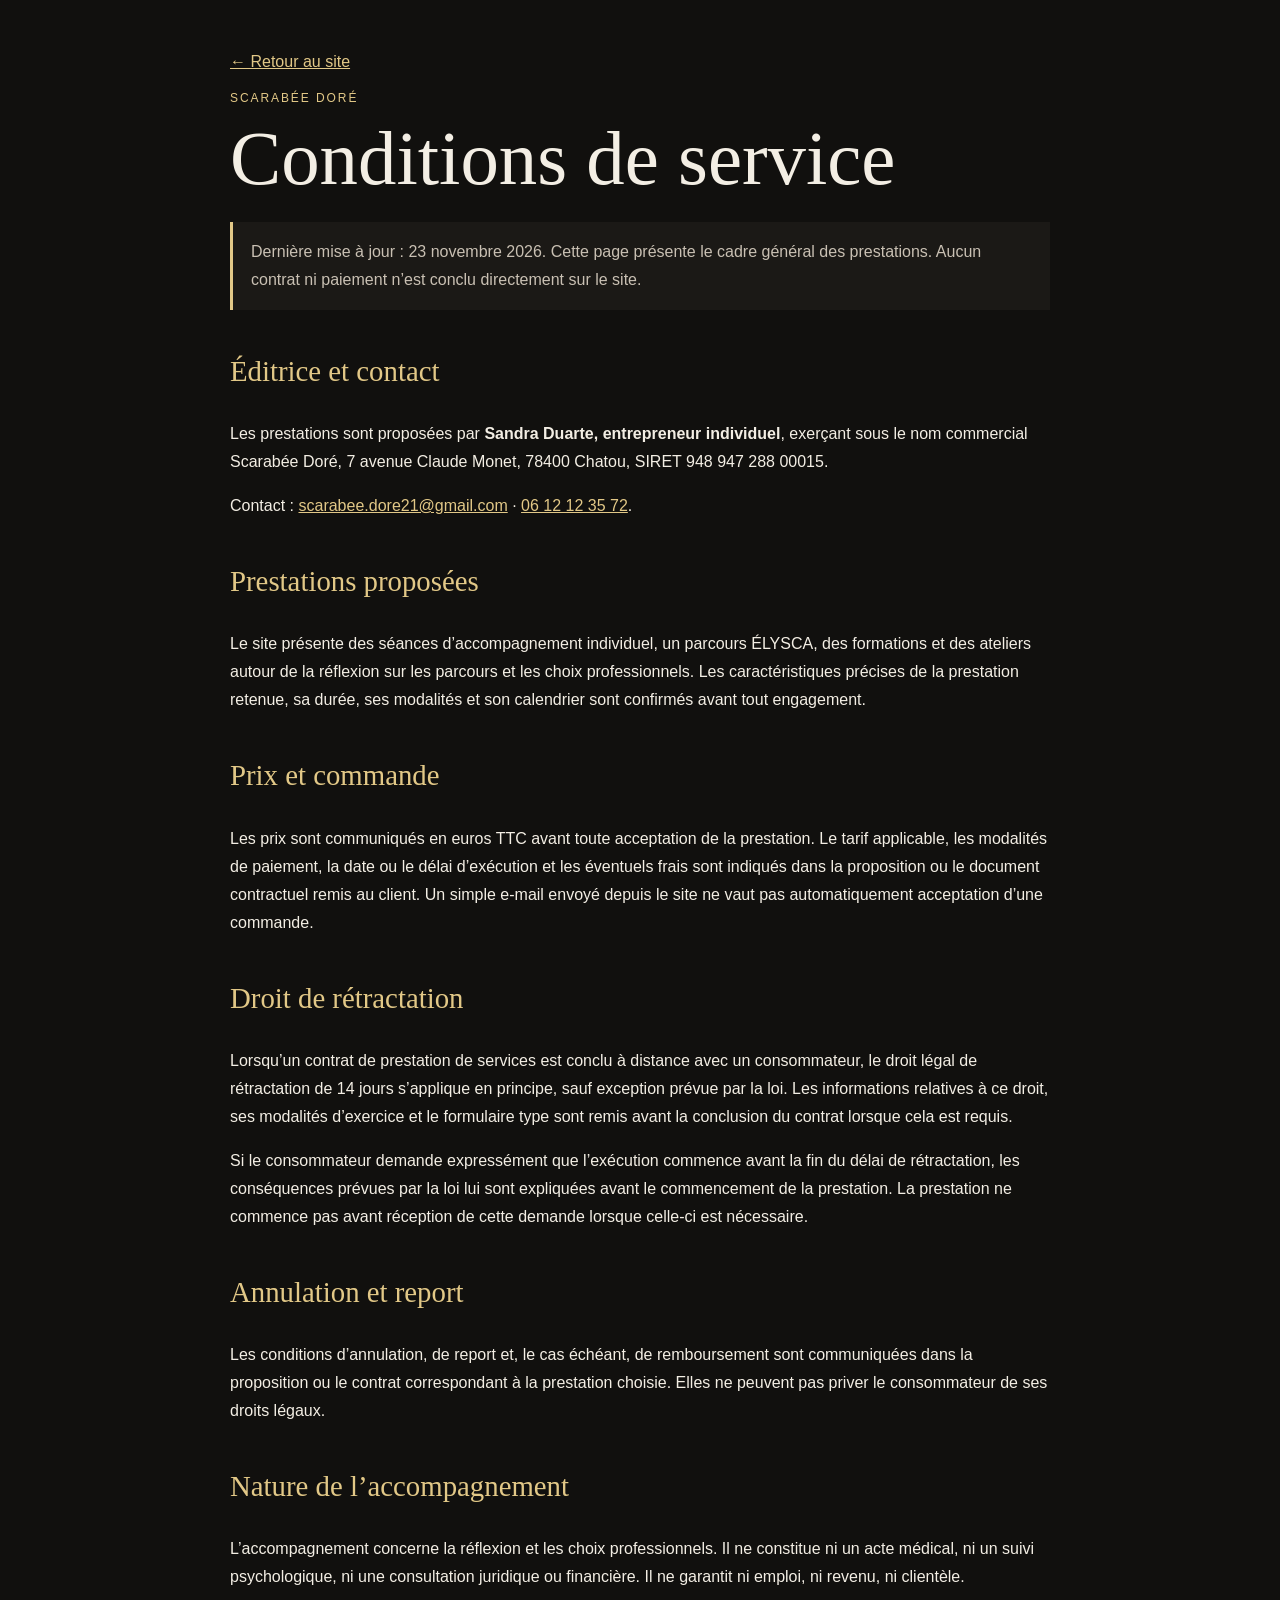
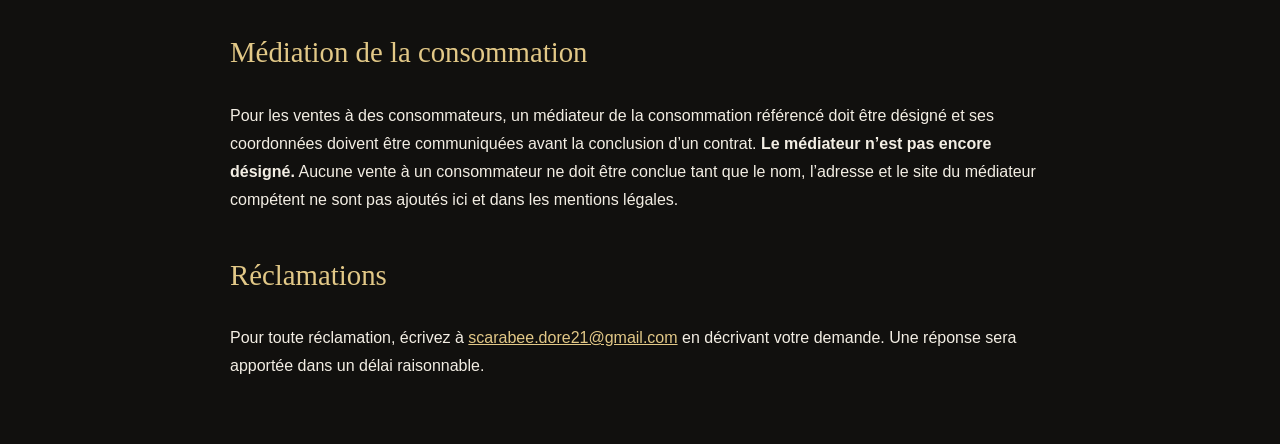
==== conditions.html @ 59e43d78 "Met à jour les informations légales et RGPD" ====
<!doctype html>
<html lang="fr">
<head>
  <meta charset="utf-8">
  <meta name="viewport" content="width=device-width,initial-scale=1">
  <meta name="theme-color" content="#11100e">
  <title>Conditions de service — Scarabée Doré</title>
  <link rel="icon" href="assets/scarabee-icon.png">
  <link rel="stylesheet" href="style-legal.css">
</head>
<body>
<main>
  <a href="index.html">← Retour au site</a>
  <p class="eyebrow">Scarabée Doré</p>
  <h1>Conditions de service</h1>
  <p class="notice">Dernière mise à jour : 23 novembre 2026. Cette page présente le cadre général des prestations. Aucun contrat ni paiement n’est conclu directement sur le site.</p>

  <h2>Éditrice et contact</h2>
  <p>Les prestations sont proposées par <strong>Sandra Duarte, entrepreneur individuel</strong>, exerçant sous le nom commercial Scarabée Doré, 7 avenue Claude Monet, 78400 Chatou, SIRET 948 947 288 00015.</p>
  <p>Contact : <a href="mailto:scarabee.dore21@gmail.com">scarabee.dore21@gmail.com</a> · <a href="tel:+33612123572">06 12 12 35 72</a>.</p>

  <h2>Prestations proposées</h2>
  <p>Le site présente des séances d’accompagnement individuel, un parcours ÉLYSCA, des formations et des ateliers autour de la réflexion sur les parcours et les choix professionnels. Les caractéristiques précises de la prestation retenue, sa durée, ses modalités et son calendrier sont confirmés avant tout engagement.</p>

  <h2>Prix et commande</h2>
  <p>Les prix sont communiqués en euros TTC avant toute acceptation de la prestation. Le tarif applicable, les modalités de paiement, la date ou le délai d’exécution et les éventuels frais sont indiqués dans la proposition ou le document contractuel remis au client. Un simple e-mail envoyé depuis le site ne vaut pas automatiquement acceptation d’une commande.</p>

  <h2>Droit de rétractation</h2>
  <p>Lorsqu’un contrat de prestation de services est conclu à distance avec un consommateur, le droit légal de rétractation de 14 jours s’applique en principe, sauf exception prévue par la loi. Les informations relatives à ce droit, ses modalités d’exercice et le formulaire type sont remis avant la conclusion du contrat lorsque cela est requis.</p>
  <p>Si le consommateur demande expressément que l’exécution commence avant la fin du délai de rétractation, les conséquences prévues par la loi lui sont expliquées avant le commencement de la prestation. La prestation ne commence pas avant réception de cette demande lorsque celle-ci est nécessaire.</p>

  <h2>Annulation et report</h2>
  <p>Les conditions d’annulation, de report et, le cas échéant, de remboursement sont communiquées dans la proposition ou le contrat correspondant à la prestation choisie. Elles ne peuvent pas priver le consommateur de ses droits légaux.</p>

  <h2>Nature de l’accompagnement</h2>
  <p>L’accompagnement concerne la réflexion et les choix professionnels. Il ne constitue ni un acte médical, ni un suivi psychologique, ni une consultation juridique ou financière. Il ne garantit ni emploi, ni revenu, ni clientèle.</p>

  <h2>Médiation de la consommation</h2>
  <p>Pour les ventes à des consommateurs, un médiateur de la consommation référencé doit être désigné et ses coordonnées doivent être communiquées avant la conclusion d’un contrat. <strong>Le médiateur n’est pas encore désigné.</strong> Aucune vente à un consommateur ne doit être conclue tant que le nom, l’adresse et le site du médiateur compétent ne sont pas ajoutés ici et dans les mentions légales.</p>

  <h2>Réclamations</h2>
  <p>Pour toute réclamation, écrivez à <a href="mailto:scarabee.dore21@gmail.com">scarabee.dore21@gmail.com</a> en décrivant votre demande. Une réponse sera apportée dans un délai raisonnable.</p>
</main>
</body>
</html>
---- style-legal.css ----
:root{--ink:#11100e;--paper:#f3eee4;--gold:#e2c887;--muted:#c9c0b3}*{box-sizing:border-box}body{margin:0;background:var(--ink);color:var(--paper);font:16px/1.75 Manrope,Arial,sans-serif;padding:48px 20px}main{max-width:820px;margin:auto}a{color:var(--gold)}.eyebrow{color:var(--gold);letter-spacing:.16em;text-transform:uppercase;font-size:.75rem}h1,h2{font-family:Georgia,serif;font-weight:500}h1{font-size:clamp(2.8rem,8vw,4.8rem);line-height:1;margin:12px 0 24px}h2{font-size:1.8rem;color:var(--gold);margin-top:36px}li{margin:8px 0}.notice{border-left:3px solid var(--gold);padding:16px 18px;background:#1b1916;color:var(--muted)}
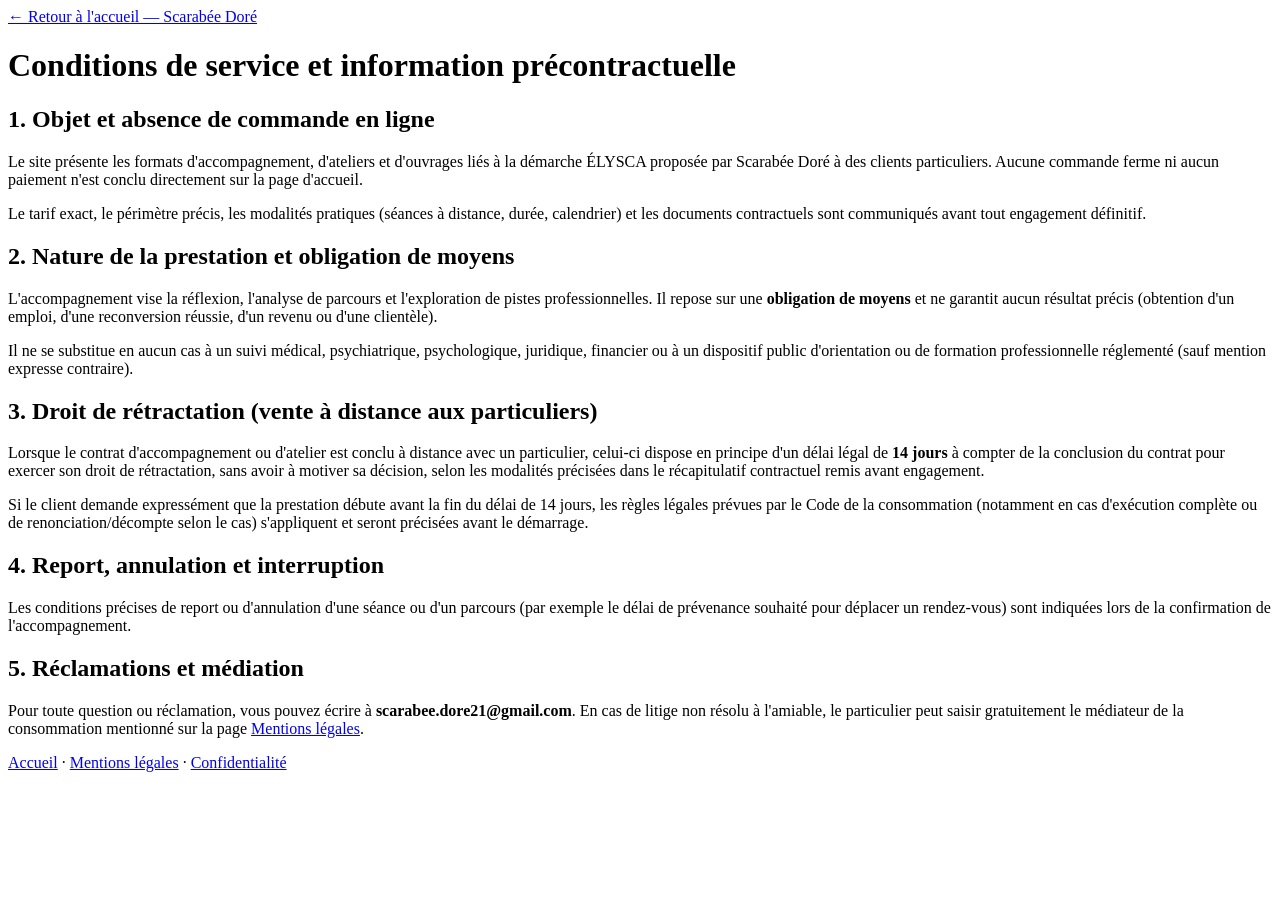
==== commit e0065591: "Update conditions of service page" ====
--- a/conditions.html
+++ b/conditions.html
@@ -1,45 +1,50 @@
-<!doctype html>
+<!DOCTYPE html>
 <html lang="fr">
 <head>
   <meta charset="utf-8">
-  <meta name="viewport" content="width=device-width,initial-scale=1">
-  <meta name="theme-color" content="#11100e">
+  <meta name="viewport" content="width=device-width, initial-scale=1">
   <title>Conditions de service — Scarabée Doré</title>
-  <link rel="icon" href="assets/scarabee-icon.png">
-  <link rel="stylesheet" href="style-legal.css">
+  <link href="assets/scarabee-icon.png" rel="icon" type="image/png">
 </head>
 <body>
-<main>
-  <a href="index.html">← Retour au site</a>
-  <p class="eyebrow">Scarabée Doré</p>
-  <h1>Conditions de service</h1>
-  <p class="notice">Dernière mise à jour : 23 novembre 2026. Cette page présente le cadre général des prestations. Aucun contrat ni paiement n’est conclu directement sur le site.</p>
+  <header>
+    <a href="index.html">← Retour à l'accueil — Scarabée Doré</a>
+  </header>
 
-  <h2>Éditrice et contact</h2>
-  <p>Les prestations sont proposées par <strong>Sandra Duarte, entrepreneur individuel</strong>, exerçant sous le nom commercial Scarabée Doré, 7 avenue Claude Monet, 78400 Chatou, SIRET 948 947 288 00015.</p>
-  <p>Contact : <a href="mailto:scarabee.dore21@gmail.com">scarabee.dore21@gmail.com</a> · <a href="tel:+33612123572">06 12 12 35 72</a>.</p>
+  <main>
+    <h1>Conditions de service et information précontractuelle</h1>
 
-  <h2>Prestations proposées</h2>
-  <p>Le site présente des séances d’accompagnement individuel, un parcours ÉLYSCA, des formations et des ateliers autour de la réflexion sur les parcours et les choix professionnels. Les caractéristiques précises de la prestation retenue, sa durée, ses modalités et son calendrier sont confirmés avant tout engagement.</p>
+    <section>
+      <h2>1. Objet et absence de commande en ligne</h2>
+      <p>Le site présente les formats d'accompagnement, d'ateliers et d'ouvrages liés à la démarche ÉLYSCA proposée par Scarabée Doré à des clients particuliers. Aucune commande ferme ni aucun paiement n'est conclu directement sur la page d'accueil.</p>
+      <p>Le tarif exact, le périmètre précis, les modalités pratiques (séances à distance, durée, calendrier) et les documents contractuels sont communiqués avant tout engagement définitif.</p>
+    </section>
 
-  <h2>Prix et commande</h2>
-  <p>Les prix sont communiqués en euros TTC avant toute acceptation de la prestation. Le tarif applicable, les modalités de paiement, la date ou le délai d’exécution et les éventuels frais sont indiqués dans la proposition ou le document contractuel remis au client. Un simple e-mail envoyé depuis le site ne vaut pas automatiquement acceptation d’une commande.</p>
+    <section>
+      <h2>2. Nature de la prestation et obligation de moyens</h2>
+      <p>L'accompagnement vise la réflexion, l'analyse de parcours et l'exploration de pistes professionnelles. Il repose sur une <strong>obligation de moyens</strong> et ne garantit aucun résultat précis (obtention d'un emploi, d'une reconversion réussie, d'un revenu ou d'une clientèle).</p>
+      <p>Il ne se substitue en aucun cas à un suivi médical, psychiatrique, psychologique, juridique, financier ou à un dispositif public d'orientation ou de formation professionnelle réglementé (sauf mention expresse contraire).</p>
+    </section>
 
-  <h2>Droit de rétractation</h2>
-  <p>Lorsqu’un contrat de prestation de services est conclu à distance avec un consommateur, le droit légal de rétractation de 14 jours s’applique en principe, sauf exception prévue par la loi. Les informations relatives à ce droit, ses modalités d’exercice et le formulaire type sont remis avant la conclusion du contrat lorsque cela est requis.</p>
-  <p>Si le consommateur demande expressément que l’exécution commence avant la fin du délai de rétractation, les conséquences prévues par la loi lui sont expliquées avant le commencement de la prestation. La prestation ne commence pas avant réception de cette demande lorsque celle-ci est nécessaire.</p>
+    <section>
+      <h2>3. Droit de rétractation (vente à distance aux particuliers)</h2>
+      <p>Lorsque le contrat d'accompagnement ou d'atelier est conclu à distance avec un particulier, celui-ci dispose en principe d'un délai légal de <strong>14 jours</strong> à compter de la conclusion du contrat pour exercer son droit de rétractation, sans avoir à motiver sa décision, selon les modalités précisées dans le récapitulatif contractuel remis avant engagement.</p>
+      <p>Si le client demande expressément que la prestation débute avant la fin du délai de 14 jours, les règles légales prévues par le Code de la consommation (notamment en cas d'exécution complète ou de renonciation/décompte selon le cas) s'appliquent et seront précisées avant le démarrage.</p>
+    </section>
 
-  <h2>Annulation et report</h2>
-  <p>Les conditions d’annulation, de report et, le cas échéant, de remboursement sont communiquées dans la proposition ou le contrat correspondant à la prestation choisie. Elles ne peuvent pas priver le consommateur de ses droits légaux.</p>
+    <section>
+      <h2>4. Report, annulation et interruption</h2>
+      <p>Les conditions précises de report ou d'annulation d'une séance ou d'un parcours (par exemple le délai de prévenance souhaité pour déplacer un rendez-vous) sont indiquées lors de la confirmation de l'accompagnement.</p>
+    </section>
 
-  <h2>Nature de l’accompagnement</h2>
-  <p>L’accompagnement concerne la réflexion et les choix professionnels. Il ne constitue ni un acte médical, ni un suivi psychologique, ni une consultation juridique ou financière. Il ne garantit ni emploi, ni revenu, ni clientèle.</p>
+    <section>
+      <h2>5. Réclamations et médiation</h2>
+      <p>Pour toute question ou réclamation, vous pouvez écrire à <strong>scarabee.dore21@gmail.com</strong>. En cas de litige non résolu à l'amiable, le particulier peut saisir gratuitement le médiateur de la consommation mentionné sur la page <a href="mentions-legales.html">Mentions légales</a>.</p>
+    </section>
+  </main>
 
-  <h2>Médiation de la consommation</h2>
-  <p>Pour les ventes à des consommateurs, un médiateur de la consommation référencé doit être désigné et ses coordonnées doivent être communiquées avant la conclusion d’un contrat. <strong>Le médiateur n’est pas encore désigné.</strong> Aucune vente à un consommateur ne doit être conclue tant que le nom, l’adresse et le site du médiateur compétent ne sont pas ajoutés ici et dans les mentions légales.</p>
-
-  <h2>Réclamations</h2>
-  <p>Pour toute réclamation, écrivez à <a href="mailto:scarabee.dore21@gmail.com">scarabee.dore21@gmail.com</a> en décrivant votre demande. Une réponse sera apportée dans un délai raisonnable.</p>
-</main>
+  <footer>
+    <p><a href="index.html">Accueil</a> · <a href="mentions-legales.html">Mentions légales</a> · <a href="confidentialite.html">Confidentialité</a></p>
+  </footer>
 </body>
-</html>
+</html>
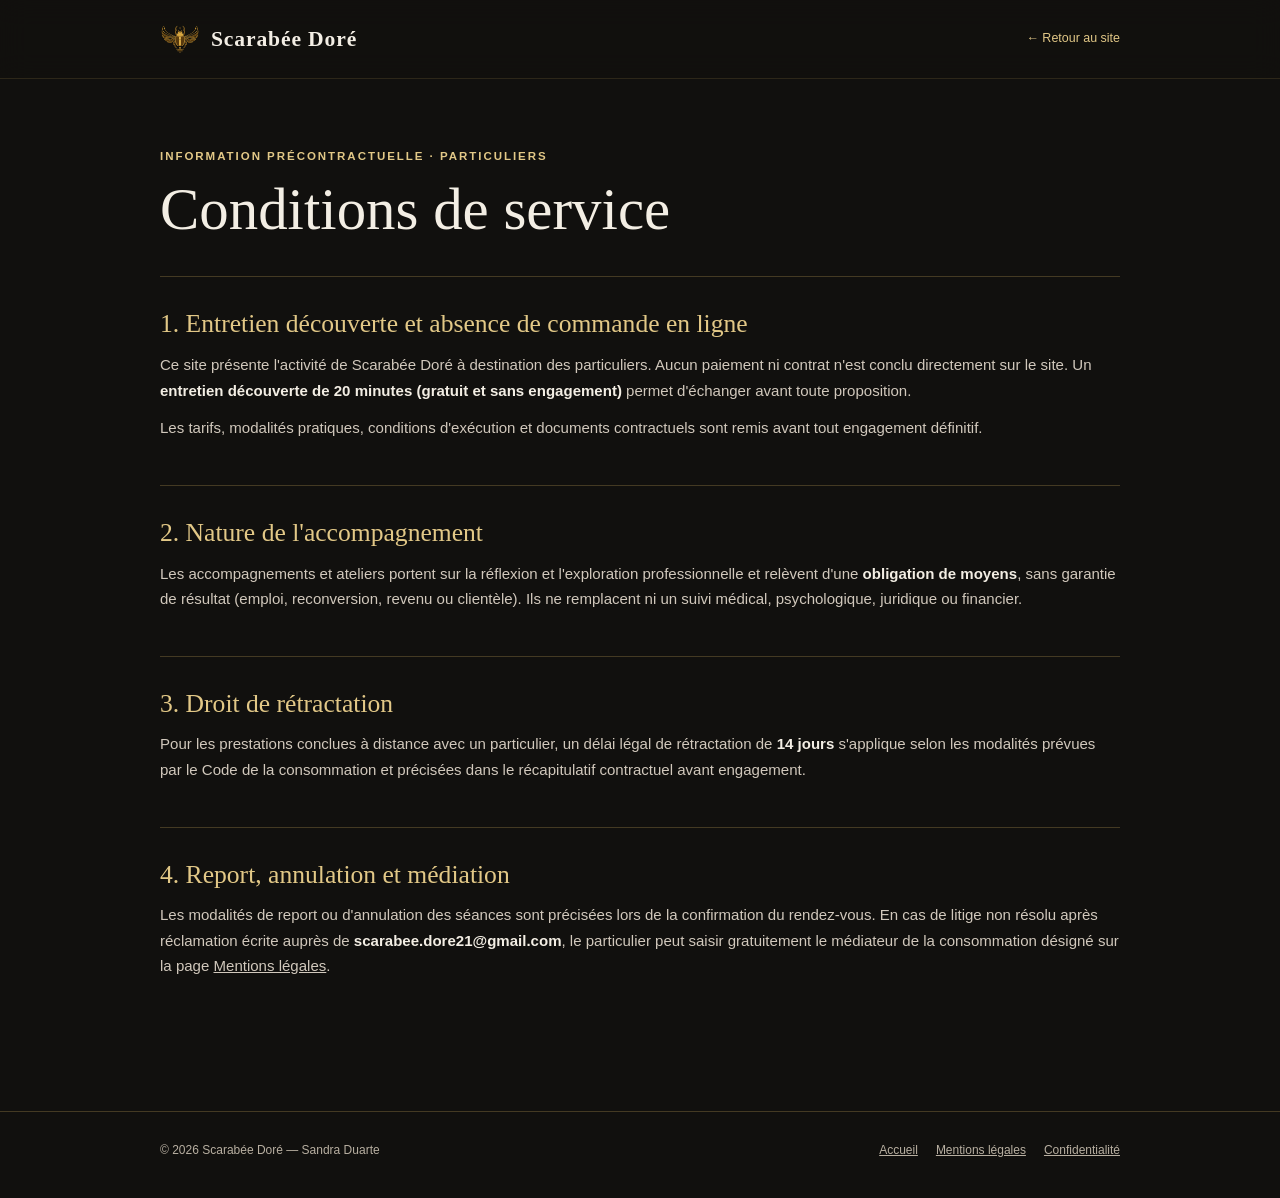
==== commit 3c376e99: "Update conditions de service page" ====
--- a/conditions.html
+++ b/conditions.html
@@ -1,50 +1,62 @@
-<!DOCTYPE html>
+<!doctype html>
 <html lang="fr">
 <head>
   <meta charset="utf-8">
   <meta name="viewport" content="width=device-width, initial-scale=1">
+  <meta name="theme-color" content="#11100e">
   <title>Conditions de service — Scarabée Doré</title>
-  <link href="assets/scarabee-icon.png" rel="icon" type="image/png">
+  <link rel="icon" type="image/png" href="assets/scarabee-icon.png">
+  <style>
+    :root{--ink:#11100e;--ink2:#1b1916;--paper:#f3eee4;--gold:#c9a45a;--gold2:#e2c887;--muted:#b8afa1;--line:rgba(201,164,90,.28);--serif:Georgia,'Times New Roman',serif;--sans:Arial,Helvetica,sans-serif}
+    *{box-sizing:border-box}body{margin:0;background:var(--ink);color:var(--paper);font-family:var(--sans);line-height:1.7}a{color:inherit}.shell{width:min(960px,calc(100% - 44px));margin:auto}.eyebrow{color:var(--gold2);font-size:.72rem;letter-spacing:.17em;text-transform:uppercase;font-weight:700}
+    header{position:sticky;top:0;z-index:50;background:rgba(17,16,14,.94);backdrop-filter:blur(14px);border-bottom:1px solid rgba(201,164,90,.16)}.nav{min-height:78px;display:flex;align-items:center;justify-content:space-between;gap:20px}.brand{display:flex;align-items:center;gap:11px;text-decoration:none}.brand img{width:40px;height:40px;object-fit:contain}.brand strong{font:600 1.35rem var(--serif);letter-spacing:.04em}.back-link{font-size:.78rem;color:var(--gold2);text-decoration:none}.back-link:hover{text-decoration:underline}
+    main{padding:68px 0 88px}h1{font:500 clamp(2.4rem,4.6vw,3.8rem)/1.05 var(--serif);margin:12px 0 36px;color:var(--paper)}section{padding:32px 0;border-top:1px solid var(--line)}h2{font:500 1.6rem/1.2 var(--serif);color:var(--gold2);margin:0 0 12px}p{color:#d1c8bc;font-size:.94rem;margin:0 0 12px}strong{color:var(--paper)}
+    footer{border-top:1px solid var(--line);padding:28px 0 38px;color:var(--muted);font-size:.75rem}.footer-line{display:flex;justify-content:space-between;gap:18px;flex-wrap:wrap}.footer-links{display:flex;gap:18px;flex-wrap:wrap}.footer-links a{color:var(--muted)}
+  </style>
 </head>
 <body>
-  <header>
-    <a href="index.html">← Retour à l'accueil — Scarabée Doré</a>
-  </header>
-
-  <main>
-    <h1>Conditions de service et information précontractuelle</h1>
+<header>
+  <div class="shell nav">
+    <a class="brand" href="index.html"><img src="assets/scarabee-icon.png" alt=""><strong>Scarabée Doré</strong></a>
+    <a class="back-link" href="index.html">← Retour au site</a>
+  </div>
+</header>
+<main>
+  <div class="shell">
+    <div class="eyebrow">Information précontractuelle · Particuliers</div>
+    <h1>Conditions de service</h1>
 
     <section>
-      <h2>1. Objet et absence de commande en ligne</h2>
-      <p>Le site présente les formats d'accompagnement, d'ateliers et d'ouvrages liés à la démarche ÉLYSCA proposée par Scarabée Doré à des clients particuliers. Aucune commande ferme ni aucun paiement n'est conclu directement sur la page d'accueil.</p>
-      <p>Le tarif exact, le périmètre précis, les modalités pratiques (séances à distance, durée, calendrier) et les documents contractuels sont communiqués avant tout engagement définitif.</p>
+      <h2>1. Entretien découverte et absence de commande en ligne</h2>
+      <p>Ce site présente l'activité de Scarabée Doré à destination des particuliers. Aucun paiement ni contrat n'est conclu directement sur le site. Un <strong>entretien découverte de 20 minutes (gratuit et sans engagement)</strong> permet d'échanger avant toute proposition.</p>
+      <p>Les tarifs, modalités pratiques, conditions d'exécution et documents contractuels sont remis avant tout engagement définitif.</p>
     </section>
 
     <section>
-      <h2>2. Nature de la prestation et obligation de moyens</h2>
-      <p>L'accompagnement vise la réflexion, l'analyse de parcours et l'exploration de pistes professionnelles. Il repose sur une <strong>obligation de moyens</strong> et ne garantit aucun résultat précis (obtention d'un emploi, d'une reconversion réussie, d'un revenu ou d'une clientèle).</p>
-      <p>Il ne se substitue en aucun cas à un suivi médical, psychiatrique, psychologique, juridique, financier ou à un dispositif public d'orientation ou de formation professionnelle réglementé (sauf mention expresse contraire).</p>
+      <h2>2. Nature de l'accompagnement</h2>
+      <p>Les accompagnements et ateliers portent sur la réflexion et l'exploration professionnelle et relèvent d'une <strong>obligation de moyens</strong>, sans garantie de résultat (emploi, reconversion, revenu ou clientèle). Ils ne remplacent ni un suivi médical, psychologique, juridique ou financier.</p>
     </section>
 
     <section>
-      <h2>3. Droit de rétractation (vente à distance aux particuliers)</h2>
-      <p>Lorsque le contrat d'accompagnement ou d'atelier est conclu à distance avec un particulier, celui-ci dispose en principe d'un délai légal de <strong>14 jours</strong> à compter de la conclusion du contrat pour exercer son droit de rétractation, sans avoir à motiver sa décision, selon les modalités précisées dans le récapitulatif contractuel remis avant engagement.</p>
-      <p>Si le client demande expressément que la prestation débute avant la fin du délai de 14 jours, les règles légales prévues par le Code de la consommation (notamment en cas d'exécution complète ou de renonciation/décompte selon le cas) s'appliquent et seront précisées avant le démarrage.</p>
+      <h2>3. Droit de rétractation</h2>
+      <p>Pour les prestations conclues à distance avec un particulier, un délai légal de rétractation de <strong>14 jours</strong> s'applique selon les modalités prévues par le Code de la consommation et précisées dans le récapitulatif contractuel avant engagement.</p>
     </section>
 
     <section>
-      <h2>4. Report, annulation et interruption</h2>
-      <p>Les conditions précises de report ou d'annulation d'une séance ou d'un parcours (par exemple le délai de prévenance souhaité pour déplacer un rendez-vous) sont indiquées lors de la confirmation de l'accompagnement.</p>
+      <h2>4. Report, annulation et médiation</h2>
+      <p>Les modalités de report ou d'annulation des séances sont précisées lors de la confirmation du rendez-vous. En cas de litige non résolu après réclamation écrite auprès de <strong>scarabee.dore21@gmail.com</strong>, le particulier peut saisir gratuitement le médiateur de la consommation désigné sur la page <a href="mentions-legales.html">Mentions légales</a>.</p>
     </section>
-
-    <section>
-      <h2>5. Réclamations et médiation</h2>
-      <p>Pour toute question ou réclamation, vous pouvez écrire à <strong>scarabee.dore21@gmail.com</strong>. En cas de litige non résolu à l'amiable, le particulier peut saisir gratuitement le médiateur de la consommation mentionné sur la page <a href="mentions-legales.html">Mentions légales</a>.</p>
-    </section>
-  </main>
-
-  <footer>
-    <p><a href="index.html">Accueil</a> · <a href="mentions-legales.html">Mentions légales</a> · <a href="confidentialite.html">Confidentialité</a></p>
-  </footer>
+  </div>
+</main>
+<footer>
+  <div class="shell footer-line">
+    <span>© 2026 Scarabée Doré — Sandra Duarte</span>
+    <div class="footer-links">
+      <a href="index.html">Accueil</a>
+      <a href="mentions-legales.html">Mentions légales</a>
+      <a href="confidentialite.html">Confidentialité</a>
+    </div>
+  </div>
+</footer>
 </body>
 </html>
